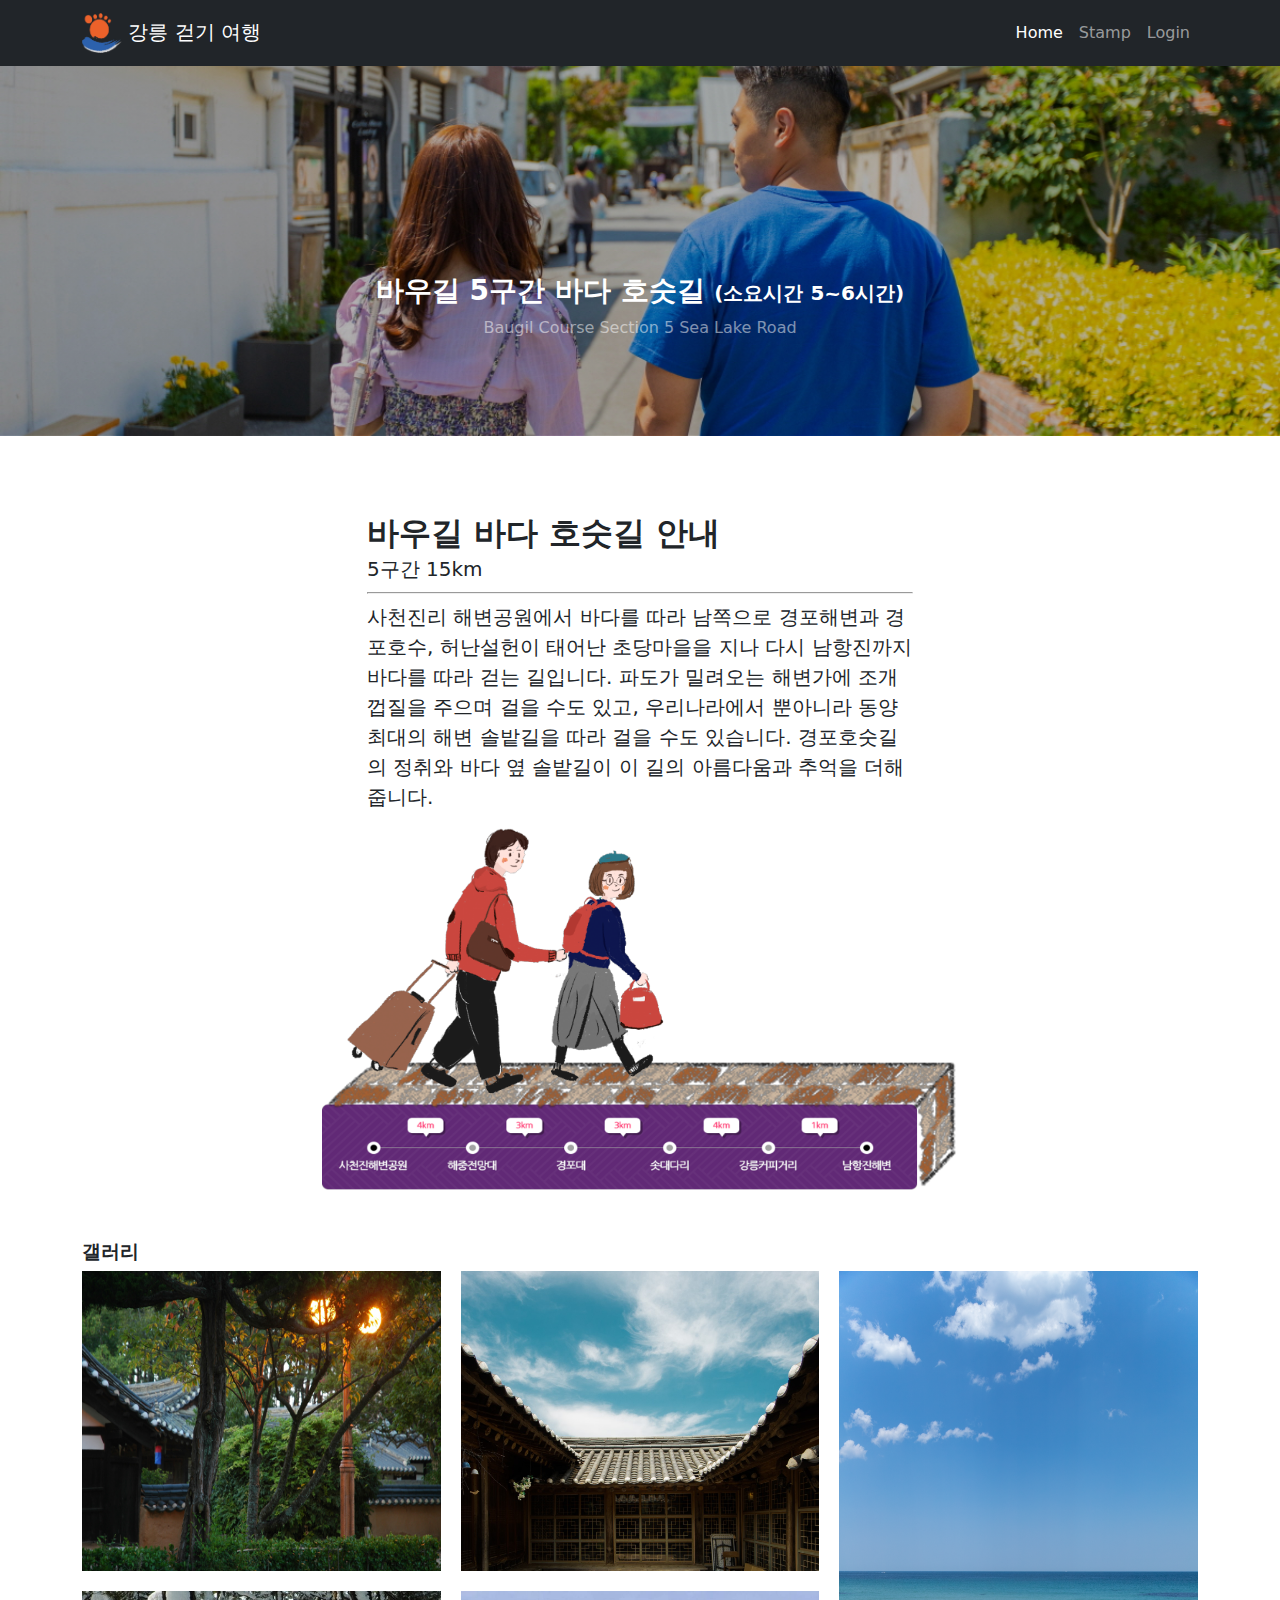
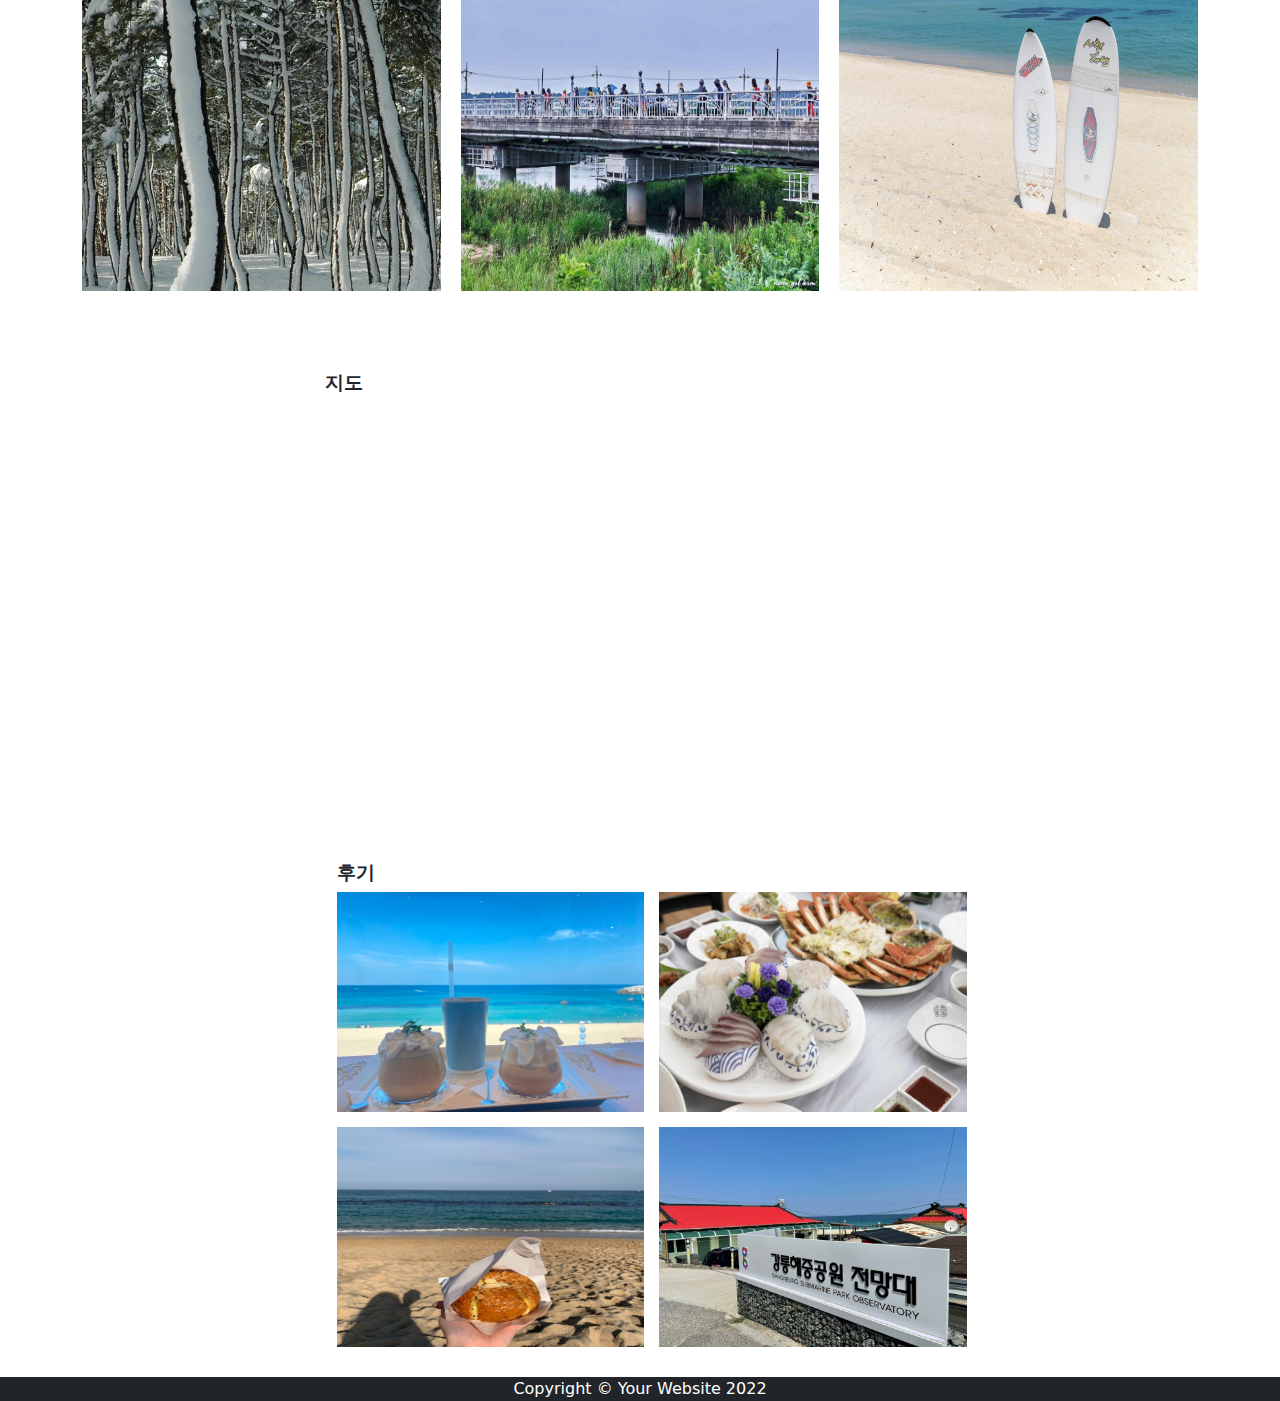
==== detail1.html @ 01a4afcd "first" ====
<!DOCTYPE html>
<html lang="en">
    <head>
        <meta charset="utf-8" />
        <meta name="viewport" content="width=device-width, initial-scale=1, shrink-to-fit=no" />
        <meta name="description" content="" />
        <meta name="author" content="" />
        <title>detail</title>
        <!-- Favicon-->
        <link rel="icon" type="image/x-icon" href="assets/favicon.ico" />
        <!-- Core theme CSS (includes Bootstrap)-->
        <link href="css/detail.css" rel="stylesheet" />
    </head>
    <body>
        <!-- Responsive navbar-->
        <nav id="con0" class="navbar navbar-expand-lg navbar-dark bg-dark">
            <div class="container">
                <a class="navbar-brand" href="#!">
                    <img alt="이미지" src="img/Logo.png" width="40px" height="40px">
                    강릉 걷기 여행
                </a>
                <button class="navbar-toggler" type="button" data-bs-toggle="collapse" data-bs-target="#navbarSupportedContent" aria-controls="navbarSupportedContent" aria-expanded="false" aria-label="Toggle navigation"><span class="navbar-toggler-icon"></span></button>
                <div class="collapse navbar-collapse" id="navbarSupportedContent">
                    <ul class="navbar-nav ms-auto mb-2 mb-lg-0">
                        <li class="nav-item"><a class="nav-link active" aria-current="page" href="index.html">Home</a></li>
                        <li class="nav-item"><a class="nav-link" href="#!">Stamp</a></li>
                        <li class="nav-item"><a class="nav-link" href="#!">Login</a></li>
                    </ul>
                </div>
            </div>
        </nav>

        <!--Header-->
        <header id="con1" class="py-4 bg-image-full">
            <div class="text-center my-5">
                <!-- <img class="img-fluid rounded-circle mb-4" src="https://dummyimage.com/150x150/6c757d/dee2e6.jpg" alt="..." /> 스탬프 이미지 고려 -->
                <h1 class="text-white fs-3 fw-bolder">바우길 5구간 바다 호숫길 <span>(소요시간 5~6시간)</span></h1>
                <p class="text-white-50 mb-0">Baugil Course Section 5 Sea Lake Road</p>
            </div>
        </header>
        
        <!--Content-->
        <section id="con2" class="py-5">
            <div class="container my-5">
                <div class="row justify-content-center">
                    <div class="col-lg-6">
                        <h2>바우길 바다 호숫길 안내</h2>
                        <p class="sub">5구간 15km</p>
                        <hr>
                        <p class="lead">사천진리 해변공원에서 바다를 따라 남쪽으로 경포해변과 경포호수, 허난설헌이 태어난 초당마을을 지나 다시 남항진까지 바다를 따라 걷는 길입니다. 파도가 밀려오는 해변가에 조개껍질을 주으며 걸을 수도 있고, 우리나라에서 뿐아니라 동양 최대의 해변 솔밭길을 따라 걸을 수도 있습니다. 경포호숫길의 정취와 바다 옆 솔밭길이 이 길의 아름다움과 추억을 더해줍니다.</p>
                    </div>
                    <div class="col-lg-7">
                        <img alt="이미지" src="img/content-bg1.png">
                    </div>
                </div>
            </div>
        </section>

        <!--Gallery-->
        <section id="con3">
            <div class="container my-5">
                <h3>갤러리</h3>
                <div class="Gallery">
                    <div class="item1"></div>
                    <div class="item2"></div>
                    <div class="item3"></div>
                    <div class="item4"></div>
                    <div class="item5"></div>
                </div>
            </div>
        </section>
        
        <!--map and review-->
        <section id="con4">
            <div class="container maps">
                <div class="maps-text">
                    <div class="google-map">
                        <h3>지도</h3>
                        <iframe src="https://www.google.com/maps/embed?pb=!1m18!1m12!1m3!1d12615.035608410266!2d128.93641236448988!3d37.772251038164555!2m3!1f0!2f0!3f0!3m2!1i1024!2i768!4f13.1!3m3!1m2!1s0x3561e7f4817cbb21%3A0x59e6884fec9358af!2z6rCV66aJ67CU7Jqw6ri4Neq1rOqwhA!5e0!3m2!1sko!2skr!4v1660315941922!5m2!1sko!2skr" width="600" height="450" style="border:0;" allowfullscreen="" loading="lazy" referrerpolicy="no-referrer-when-downgrade"></iframe>
                    </div>
                    <div>
                        <h3>후기</h3>
                        <div class="review">
                            <div class="item6 af">
                                <div class="top">안목카페 뤼미에르</div>
                                <div class="bottom">너무 예쁜 뤼미에르 후회안해요! 바다가 보여서 분위기도 짱!</div>
                            </div> 
                            <div class="item7 af">
                                <div class="top" >경포대 한미횟집</div>
                                <div class="bottom">회와 대게세트 먹었는데 배부르게 먹었어요~^^ 주차장도 앞에있어서 주차하기 좋아요~ </div>
                            </div>
                            <div class="item8 af">
                                <div class="top" >팡파미유</div>
                                <div class="bottom">중앙시장은 품절될까봐 여기서 먹었는데 다행히 육쪽마늘빵 먹을수있었어요. 마늘향이 정말 강한데 안에 크림치즈와 크림이 들어있어서 중화되고 달달 알싸허게 맛있어요 </div>
                            </div>
                            <div class="item9 af">
                                <div class="top" >강릉해중공원 전망대</div>
                                <div class="bottom">다양한 볼거리가 있었고 강아지와 산책이 좋았습니다~</div>
                            </div>
                        </div>
                    </div>
                </div>
            </div>
        </section>
        <!-- </section> -->
        
        <!-- Footer-->
        <footer class="py-5 bg-dark">
            <div class="container"><p class="m-0 text-center text-white">Copyright &copy; Your Website 2022</p></div>
        </footer>
        
        <!-- Bootstrap core JS-->
        <script src="https://cdn.jsdelivr.net/npm/bootstrap@5.1.3/dist/js/bootstrap.bundle.min.js"></script>
        <!-- Core theme JS-->
        <script src="js/detail.js"></script>
    </body>
</html>
---- css/detail.css ----
@charset "UTF-8";

/*header*/
#con1 { background-image: linear-gradient( rgba(0, 0, 0, 0.3), rgba(0, 0, 0, 0.3) ),url(../img/background1.jpg); padding-top: 10rem !important; padding-bottom: 3rem !important; max-height: 500px; }
#con1 .text-white span{ font-size: 20px;}

/*Content*/
#con2 {padding-top: 30px;}
#con2 .container img { margin-top: 3%; margin-bottom: 7%; width: 660px; }
#con2 .container .row .col-lg-6 h2 { font-weight: bold; margin-bottom: 2px; }
#con2 .container .row .col-lg-6 .sub { font-size: 20px; margin-bottom: 5px; border: 1px color= black;}
#con2 .container .row .course-img { font-size: 20px;}
#con2 .container .row .col-lg-7 { max-width: 660px; }
#con2 .container .row .col-lg-7 img { max-width: 660px; width: 100%; margin: 0;}

/*Gallery*/
#con3 h3 { margin-bottom: 5px;}
#con3 .Gallery { display: grid; grid-template-columns: 1fr; grid-template-rows: repeat(4, 200px); gap: 20px;}
#con3 .Gallery .item1 { cursor: pointer; grid-column: 1/2; background-image: url(../img/Gallery1.jpg); background-size: 100% 100%; background-repeat: no-repeat; }
#con3 .Gallery .item2 { cursor: pointer; grid-column: 1/2; background-image: url(../img/Gallery2-1.jpg); background-size: 100% 100%;  background-repeat: no-repeat; }
#con3 .Gallery .item3 { cursor: pointer; grid-column: 1/2; background-image: url(../img/Gallery4.jpg); background-size: 100%;  background-repeat: no-repeat; }
#con3 .Gallery .item4 { cursor: pointer; grid-column: 1/2; background-image: url(../img/Gallery5.jpg); background-size: 100% 100%;  background-repeat: no-repeat; }
#con3 .Gallery .item5 {cursor: pointer;}

/*map and review*/
#con4 {padding: 30px; }
#con4 .maps { position: relative; margin: 0 auto; max-width: 1320px; width: 100%; }
#con4 .maps .maps-text { display: flex; flex-wrap: wrap; justify-content: center;}
#con4 .maps .maps-text > div { max-width: 630px; width: 100%; max-height: 500px; height: 100%; }
#con4 .maps .maps-text > div h3 { margin-top: 0; margin-bottom: 5px;}
#con4 .maps .maps-text > div iframe { max-width: 630px; width: 100%; }
#con4 .maps .maps-text > div:nth-child(2) { margin-left: 2%; }
#con4 .maps .maps-text .review { display: grid; grid-template-columns: 1fr; grid-template-rows: repeat(2,220px); gap: 15px; }
#con4 .maps .maps-text .review .item6 { background-image: url(../img/review1.jpg); background-size: 100% 100%; overflow: hidden; position: relative; }
#con4 .maps .maps-text .review .item7 { background-image: url(../img/review2.jpg); background-size: 100% 100%; overflow: hidden; position: relative; }
#con4 .maps .maps-text .review .item8 { background-image: url(../img/review3.jpg); background-size: 100% 100%; overflow: hidden; position: relative; display: none;}
#con4 .maps .maps-text .review .item9 { background-image: url(../img/review4.jpg); background-size: 100% 100%; overflow: hidden; position: relative; display: none;}

/*animation*/
#con4 .maps .maps-text .review .top{ position: absolute; z-index: 2; color: #fff; left: 25px; bottom: 150%; font-size: 26px; font-weight: 900px; transition: all .35s; }
#con4 .maps .maps-text .review .bottom{ position: absolute; z-index: 2; color: #fff; left: 25px; top: 150%; font-size: 14px; max-width: 250px; width: 100%; transition: all .5s }

#con4 .maps .maps-text .review .item6:hover .top { bottom: 55%; }
#con4 .maps .maps-text .review .item6:hover .bottom { top: 45%; }
#con4 .maps .maps-text .review .item7:hover .top { bottom: 55%; }
#con4 .maps .maps-text .review .item7:hover .bottom { top: 45%; }
#con4 .maps .maps-text .review .item8:hover .top { bottom: 55%; }
#con4 .maps .maps-text .review .item8:hover .bottom { top: 45%; }
#con4 .maps .maps-text .review .item9:hover .top { bottom: 55%; }
#con4 .maps .maps-text .review .item9:hover .bottom { top: 45%; }

#con4 .maps .maps-text .review .af::after { content: ''; display: block; position: relative; width: 100%; height: 220px; background: rgba(0, 0, 0, .5); z-index: 1; transition: all .35s; opacity: 0;}
#con4 .maps .maps-text .review:hover .af::after { opacity: 1; }





@media (min-width: 576px) {
   .container {
    max-width: 540px;
  }
  #con3 .Gallery { display: grid; grid-template-columns: 1fr; grid-template-rows: repeat(4, 300px); gap: 20px;}
  #con4 .maps .maps-text .review { display: grid; grid-template-columns: repeat(2, 2fr); grid-template-rows: repeat(2, 220px); gap: 15px; }
  #con4 .maps .maps-text .review .item8 { display: block;}
  #con4 .maps .maps-text .review .item9 { display: block;}
}
@media (min-width: 768px) {
   .container {
    max-width: 720px;
  }
  #con3 .Gallery { display: grid; grid-template-columns: 1fr 1fr; grid-template-rows: repeat(3, 200px); gap: 20px;}
  #con3 .Gallery .item1 { grid-column: 1/2; background-image: url(../img/Gallery1.jpg); background-size: 100% 100%; background-repeat: no-repeat; }
  #con3 .Gallery .item2 { grid-column: 2/3; background-image: url(../img/Gallery2-1.jpg); background-size: 100% 100%;  background-repeat: no-repeat; }
  #con3 .Gallery .item3 { grid-column: 2/3; grid-row: 2/4; background-image: url(../img/Gallery3.jpg); background-size: 100% 100%;  background-repeat: no-repeat; }
  #con3 .Gallery .item4 { grid-column: 1/2; background-image: url(../img/Gallery4.jpg); background-size: 100%;  background-repeat: no-repeat; }
  #con3 .Gallery .item5 { grid-column: 1/2; background-image: url(../img/Gallery5.jpg); background-size: 100% 100%;  background-repeat: no-repeat; }

}
@media (min-width: 992px) {
   .container {
    max-width: 960px;
  }
  #con3 .Gallery { display: grid; grid-template-columns: repeat(2, 2fr); grid-template-rows: repeat(3, 300px); gap: 20px;}
  #con3 .Gallery .item1 { grid-column: 1/2; background-image: url(../img/Gallery1.jpg); background-size: 100% 100%; background-repeat: no-repeat; }
  #con3 .Gallery .item2 { grid-column: 2/3; background-image: url(../img/Gallery2-1.jpg); background-size: 100% 100%;  background-repeat: no-repeat; }
  #con3 .Gallery .item3 { grid-column: 2/3; grid-row: 2/4; background-image: url(../img/Gallery3.jpg); background-size: 100% 100%;  background-repeat: no-repeat; }
  #con3 .Gallery .item4 { grid-column: 1/2; background-image: url(../img/Gallery4.jpg); background-size: 100%;  background-repeat: no-repeat; }
  #con3 .Gallery .item5 { grid-column: 1/2; background-image: url(../img/Gallery5.jpg); background-size: 100% 100%;  background-repeat: no-repeat; }
}
@media (min-width: 1200px) {
   .container {
    max-width: 1140px;
  }
  #con3 .Gallery { display: grid; grid-template-columns: repeat(3, 3fr); grid-template-rows: repeat(2, 300px); gap: 20px;}
  #con3 .Gallery .item1 { grid-column: 1/2; background-image: url(../img/Gallery1.jpg); background-size: 100% 100%; background-repeat: no-repeat; }
  #con3 .Gallery .item2 { grid-column: 2/3; background-image: url(../img/Gallery2.jpg); background-size: 100%;  background-repeat: no-repeat; }
  #con3 .Gallery .item3 { grid-column: 3/4; grid-row: 1/3; background-image: url(../img/Gallery3.jpg); background-size: 100% 100%;  background-repeat: no-repeat; }
  #con3 .Gallery .item4 { grid-column: 1/2; background-image: url(../img/Gallery4.jpg); background-size: 100%;  background-repeat: no-repeat; }
  #con3 .Gallery .item5 { grid-column: 2/3; background-image: url(../img/Gallery5.jpg); background-size: 100% 100%;  background-repeat: no-repeat; }
}
@media (min-width: 1400px) {
   .container {
    max-width: 1320px;
  }
  #con1 { height: 500px; }
  #con3 .Gallery { display: grid; grid-template-columns: repeat(5, 5fr); grid-template-rows: repeat(2, 300px); gap: 20px;}
  #con3 .Gallery .item1 { grid-column: 1/3; background-image: url(../img/Gallery1.jpg); background-size: 100% 100%; background-repeat: no-repeat; }
  #con3 .Gallery .item2 { grid-column: 3/4; background-image: url(../img/Gallery2.jpg); background-size: 100%;  background-repeat: no-repeat; }
  #con3 .Gallery .item3 { grid-column: 4/6; grid-row: 1/3; background-image: url(../img/Gallery3.jpg); background-size: 100% 100%;  background-repeat: no-repeat; }
  #con3 .Gallery .item4 { grid-column: 1/2; background-image: url(../img/Gallery4.jpg); background-size: 100%;  background-repeat: no-repeat; }
  #con3 .Gallery .item5 { grid-column: 2/4; background-image: url(../img/Gallery5.jpg); background-size: 100% 100%;  background-repeat: no-repeat; }
}






















:root {
  --bs-blue: #0d6efd;
  --bs-indigo: #6610f2;
  --bs-purple: #6f42c1;
  --bs-pink: #d63384;
  --bs-red: #dc3545;
  --bs-orange: #fd7e14;
  --bs-yellow: #ffc107;
  --bs-green: #198754;
  --bs-teal: #20c997;
  --bs-cyan: #0dcaf0;
  --bs-white: #fff;
  --bs-gray: #6c757d;
  --bs-gray-dark: #343a40;
  --bs-gray-100: #f8f9fa;
  --bs-gray-200: #e9ecef;
  --bs-gray-300: #dee2e6;
  --bs-gray-400: #ced4da;
  --bs-gray-500: #adb5bd;
  --bs-gray-600: #6c757d;
  --bs-gray-700: #495057;
  --bs-gray-800: #343a40;
  --bs-gray-900: #212529;
  --bs-primary: #0d6efd;
  --bs-secondary: #6c757d;
  --bs-success: #198754;
  --bs-info: #0dcaf0;
  --bs-warning: #ffc107;
  --bs-danger: #dc3545;
  --bs-light: #f8f9fa;
  --bs-dark: #212529;
  --bs-primary-rgb: 13, 110, 253;
  --bs-secondary-rgb: 108, 117, 125;
  --bs-success-rgb: 25, 135, 84;
  --bs-info-rgb: 13, 202, 240;
  --bs-warning-rgb: 255, 193, 7;
  --bs-danger-rgb: 220, 53, 69;
  --bs-light-rgb: 248, 249, 250;
  --bs-dark-rgb: 33, 37, 41;
  --bs-white-rgb: 255, 255, 255;
  --bs-black-rgb: 0, 0, 0;
  --bs-body-color-rgb: 33, 37, 41;
  --bs-body-bg-rgb: 255, 255, 255;
  --bs-font-sans-serif: system-ui, -apple-system, "Segoe UI", Roboto, "Helvetica Neue", Arial, "Noto Sans", "Liberation Sans", sans-serif, "Apple Color Emoji", "Segoe UI Emoji", "Segoe UI Symbol", "Noto Color Emoji";
  --bs-font-monospace: SFMono-Regular, Menlo, Monaco, Consolas, "Liberation Mono", "Courier New", monospace;
  --bs-gradient: linear-gradient(180deg, rgba(255, 255, 255, 0.15), rgba(255, 255, 255, 0));
  --bs-body-font-family: var(--bs-font-sans-serif);
  --bs-body-font-size: 1rem;
  --bs-body-font-weight: 400;
  --bs-body-line-height: 1.5;
  --bs-body-color: #212529;
  --bs-body-bg: #fff;
}

*,
*::before,
*::after {
  box-sizing: border-box;
}

@media (prefers-reduced-motion: no-preference) {
  :root {
    scroll-behavior: smooth;
  }
}

body {
  margin: 0;
  font-family: var(--bs-body-font-family);
  font-size: var(--bs-body-font-size);
  font-weight: var(--bs-body-font-weight);
  line-height: var(--bs-body-line-height);
  color: var(--bs-body-color);
  text-align: var(--bs-body-text-align);
  background-color: var(--bs-body-bg);
  -webkit-text-size-adjust: 100%;
  -webkit-tap-highlight-color: rgba(0, 0, 0, 0);
}

 h2, .h2, h1, .h1 {
  margin-top: 0;
  margin-bottom: 0.5rem;
  font-weight: 500;
  line-height: 1.2;
}

h1, .h1 {
  font-size: calc(1.375rem + 1.5vw);
}
@media (min-width: 1200px) {
  h1, .h1 {
    font-size: 2.5rem;
  }
}

h2, .h2 {
  font-size: calc(1.325rem + 0.9vw);
}
@media (min-width: 1200px) {
  h2, .h2 {
    font-size: 2rem;
  }
}

p {
  margin-top: 0;
  margin-bottom: 1rem;
}

ul {
  padding-left: 2rem;
}

ul {
  margin-top: 0;
  margin-bottom: 1rem;
}

ul ul {
  margin-bottom: 0;
}

a {
  color: #0d6efd;
  text-decoration: underline;
}
a:hover {
  color: #0a58ca;
}

a:not([href]):not([class]), a:not([href]):not([class]):hover {
  color: inherit;
  text-decoration: none;
}

img {
  vertical-align: middle;
}

button {
  border-radius: 0;
}

button:focus:not(:focus-visible) {
  outline: 0;
}


button {
  margin: 0;
  font-family: inherit;
  font-size: inherit;
  line-height: inherit;
}

button {
  text-transform: none;
}

button,
[type=button] {
  -webkit-appearance: button;
}
button:not(:disabled),
[type=button]:not(:disabled) {
  cursor: pointer;
}

::-moz-focus-inner {
  padding: 0;
  border-style: none;
}

::-webkit-datetime-edit-fields-wrapper,
::-webkit-datetime-edit-text,
::-webkit-datetime-edit-minute,
::-webkit-datetime-edit-hour-field,
::-webkit-datetime-edit-day-field,
::-webkit-datetime-edit-month-field,
::-webkit-datetime-edit-year-field {
  padding: 0;
}

::-webkit-inner-spin-button {
  height: auto;
}

::-webkit-search-decoration {
  -webkit-appearance: none;
}

::-webkit-color-swatch-wrapper {
  padding: 0;
}

::-webkit-file-upload-button {
  font: inherit;
}

::file-selector-button {
  font: inherit;
}

::-webkit-file-upload-button {
  font: inherit;
  -webkit-appearance: button;
}

.lead {
  font-size: 1.25rem;
  font-weight: 300;
}

.img-fluid {
  max-width: 100%;
  height: auto;
}

.container {
  width: 100%;
  padding-right: var(--bs-gutter-x, 0.75rem);
  padding-left: var(--bs-gutter-x, 0.75rem);
  margin-right: auto;
  margin-left: auto;
}

.row {
  --bs-gutter-x: 1.5rem;
  --bs-gutter-y: 0;
  display: flex;
  flex-wrap: wrap;
  margin-top: calc(-1 * var(--bs-gutter-y));
  margin-right: calc(-0.5 * var(--bs-gutter-x));
  margin-left: calc(-0.5 * var(--bs-gutter-x));
}
.row > * {
  flex-shrink: 0;
  width: 100%;
  max-width: 100%;
  padding-right: calc(var(--bs-gutter-x) * 0.5);
  padding-left: calc(var(--bs-gutter-x) * 0.5);
  margin-top: var(--bs-gutter-y);
}
@media (min-width: 992px) {

  .col-lg-6 {
    flex: 0 0 auto;
    width: 50%;
  }
}

.collapse:not(.show) {
  display: none;
}

.nav {
  display: flex;
  flex-wrap: wrap;
  padding-left: 0;
  margin-bottom: 0;
  list-style: none;
}

.nav-link {
  display: block;
  padding: 0.5rem 1rem;
  color: #0d6efd;
  text-decoration: none;
  transition: color 0.15s ease-in-out, background-color 0.15s ease-in-out, border-color 0.15s ease-in-out;
}
@media (prefers-reduced-motion: reduce) {
  .nav-link {
    transition: none;
  }
}
.nav-link:hover, .nav-link:focus {
  color: #0a58ca;
}

.navbar {
  position: relative;
  display: flex;
  flex-wrap: wrap;
  align-items: center;
  justify-content: space-between;
  padding-top: 0.5rem;
  padding-bottom: 0.5rem;
}
.navbar > .container {
  display: flex;
  flex-wrap: inherit;
  align-items: center;
  justify-content: space-between;
}
.navbar-brand {
  padding-top: 0.3125rem;
  padding-bottom: 0.3125rem;
  margin-right: 1rem;
  font-size: 1.25rem;
  text-decoration: none;
  white-space: nowrap;
}
.navbar-nav {
  display: flex;
  flex-direction: column;
  padding-left: 0;
  margin-bottom: 0;
  list-style: none;
}
.navbar-nav .nav-link {
  padding-right: 0;
  padding-left: 0;
}

.navbar-collapse {
  flex-basis: 100%;
  flex-grow: 1;
  align-items: center;
}

.navbar-toggler {
  padding: 0.25rem 0.75rem;
  font-size: 1.25rem;
  line-height: 1;
  background-color: transparent;
  border: 1px solid transparent;
  border-radius: 0.25rem;
  transition: box-shadow 0.15s ease-in-out;
}
@media (prefers-reduced-motion: reduce) {
  .navbar-toggler {
    transition: none;
  }
}
.navbar-toggler:hover {
  text-decoration: none;
}
.navbar-toggler:focus {
  text-decoration: none;
  outline: 0;
  box-shadow: 0 0 0 0.25rem;
}

.navbar-toggler-icon {
  display: inline-block;
  width: 1.5em;
  height: 1.5em;
  vertical-align: middle;
  background-repeat: no-repeat;
  background-position: center;
  background-size: 100%;
}
@media (min-width: 992px) {
  .navbar-expand-lg {
    flex-wrap: nowrap;
    justify-content: flex-start;
  }
  .navbar-expand-lg .navbar-nav {
    flex-direction: row;
  }
  .navbar-expand-lg .navbar-nav .nav-link {
    padding-right: 0.5rem;
    padding-left: 0.5rem;
  }
  .navbar-expand-lg .navbar-collapse {
    display: flex !important;
    flex-basis: auto;
  }
  .navbar-expand-lg .navbar-toggler {
    display: none;
  }
}

.navbar-dark .navbar-brand {
  color: #fff;
}
.navbar-dark .navbar-brand:hover, .navbar-dark .navbar-brand:focus {
  color: #fff;
}
.navbar-dark .navbar-nav .nav-link {
  color: rgba(255, 255, 255, 0.55);
}
.navbar-dark .navbar-nav .nav-link:hover, .navbar-dark .navbar-nav .nav-link:focus {
  color: rgba(255, 255, 255, 0.75);
}

.navbar-dark .navbar-nav .nav-link.active {
  color: #fff;
}
.navbar-dark .navbar-toggler {
  color: rgba(255, 255, 255, 0.55);
  border-color: rgba(255, 255, 255, 0.1);
}
.navbar-dark .navbar-toggler-icon {
  background-image: url("data:image/svg+xml,%3csvg xmlns='http://www.w3.org/2000/svg' viewBox='0 0 30 30'%3e%3cpath stroke='rgba%28255, 255, 255, 0.55%29' stroke-linecap='round' stroke-miterlimit='10' stroke-width='2' d='M4 7h22M4 15h22M4 23h22'/%3e%3c/svg%3e");
}

@-webkit-keyframes progress-bar-stripes {
  0% {
    background-position-x: 1rem;
  }
}

@keyframes progress-bar-stripes {
  0% {
    background-position-x: 1rem;
  }
}

@-webkit-keyframes spinner-border {
  to {
    transform: rotate(360deg) /* rtl:ignore */;
  }
}

@keyframes spinner-border {
  to {
    transform: rotate(360deg) /* rtl:ignore */;
  }
}

@-webkit-keyframes spinner-grow {
  0% {
    transform: scale(0);
  }
  50% {
    opacity: 1;
    transform: none;
  }
}

@keyframes spinner-grow {
  0% {
    transform: scale(0);
  }
  50% {
    opacity: 1;
    transform: none;
  }
}

@-webkit-keyframes placeholder-glow {
  50% {
    opacity: 0.2;
  }
}

@keyframes placeholder-glow {
  50% {
    opacity: 0.2;
  }
}

@-webkit-keyframes placeholder-wave {
  100% {
    -webkit-mask-position: -200% 0%;
            mask-position: -200% 0%;
  }
}

@keyframes placeholder-wave {
  100% {
    -webkit-mask-position: -200% 0%;
            mask-position: -200% 0%;
  }
}

.justify-content-center {
  justify-content: center !important;
}

.m-0 {
  margin: 0 !important;
}

.my-5 {
  margin-top: 3rem !important;
  margin-bottom: 3rem !important;
}

.mb-0 {
  margin-bottom: 0 !important;
}

.mb-2 {
  margin-bottom: 0.5rem !important;
}

.mb-4 {
  margin-bottom: 1.5rem !important;
}

.ms-auto {
  margin-left: auto !important;
}

.fs-3 {
  font-size: calc(1.3rem + 0.6vw) !important;
}

.fw-bolder {
  font-weight: bolder !important;
}

.text-center {
  text-align: center !important;
  height: auto;
  backdrop-filter: none;
}

.text-white {
  --bs-text-opacity: 1;
  color: rgba(var(--bs-white-rgb), var(--bs-text-opacity)) !important;
}

.text-white-50 {
  --bs-text-opacity: 1;
  color: rgba(255, 255, 255, 0.5) !important;
}

.bg-dark {
  --bs-bg-opacity: 1;
  background-color: rgba(var(--bs-dark-rgb), var(--bs-bg-opacity)) !important;
}

.rounded-circle {
  border-radius: 50% !important;
}
@media (min-width: 992px) {

  .mb-lg-0 {
    margin-bottom: 0 !important;
  }
}
@media (min-width: 1200px) {

  .fs-3 {
    font-size: 1.75rem !important;
  }
}
.bg-image-full {
  background-repeat: no-repeat;
  background-attachment: scroll;
  background-position: center;
  background-size: 100% auto;
}
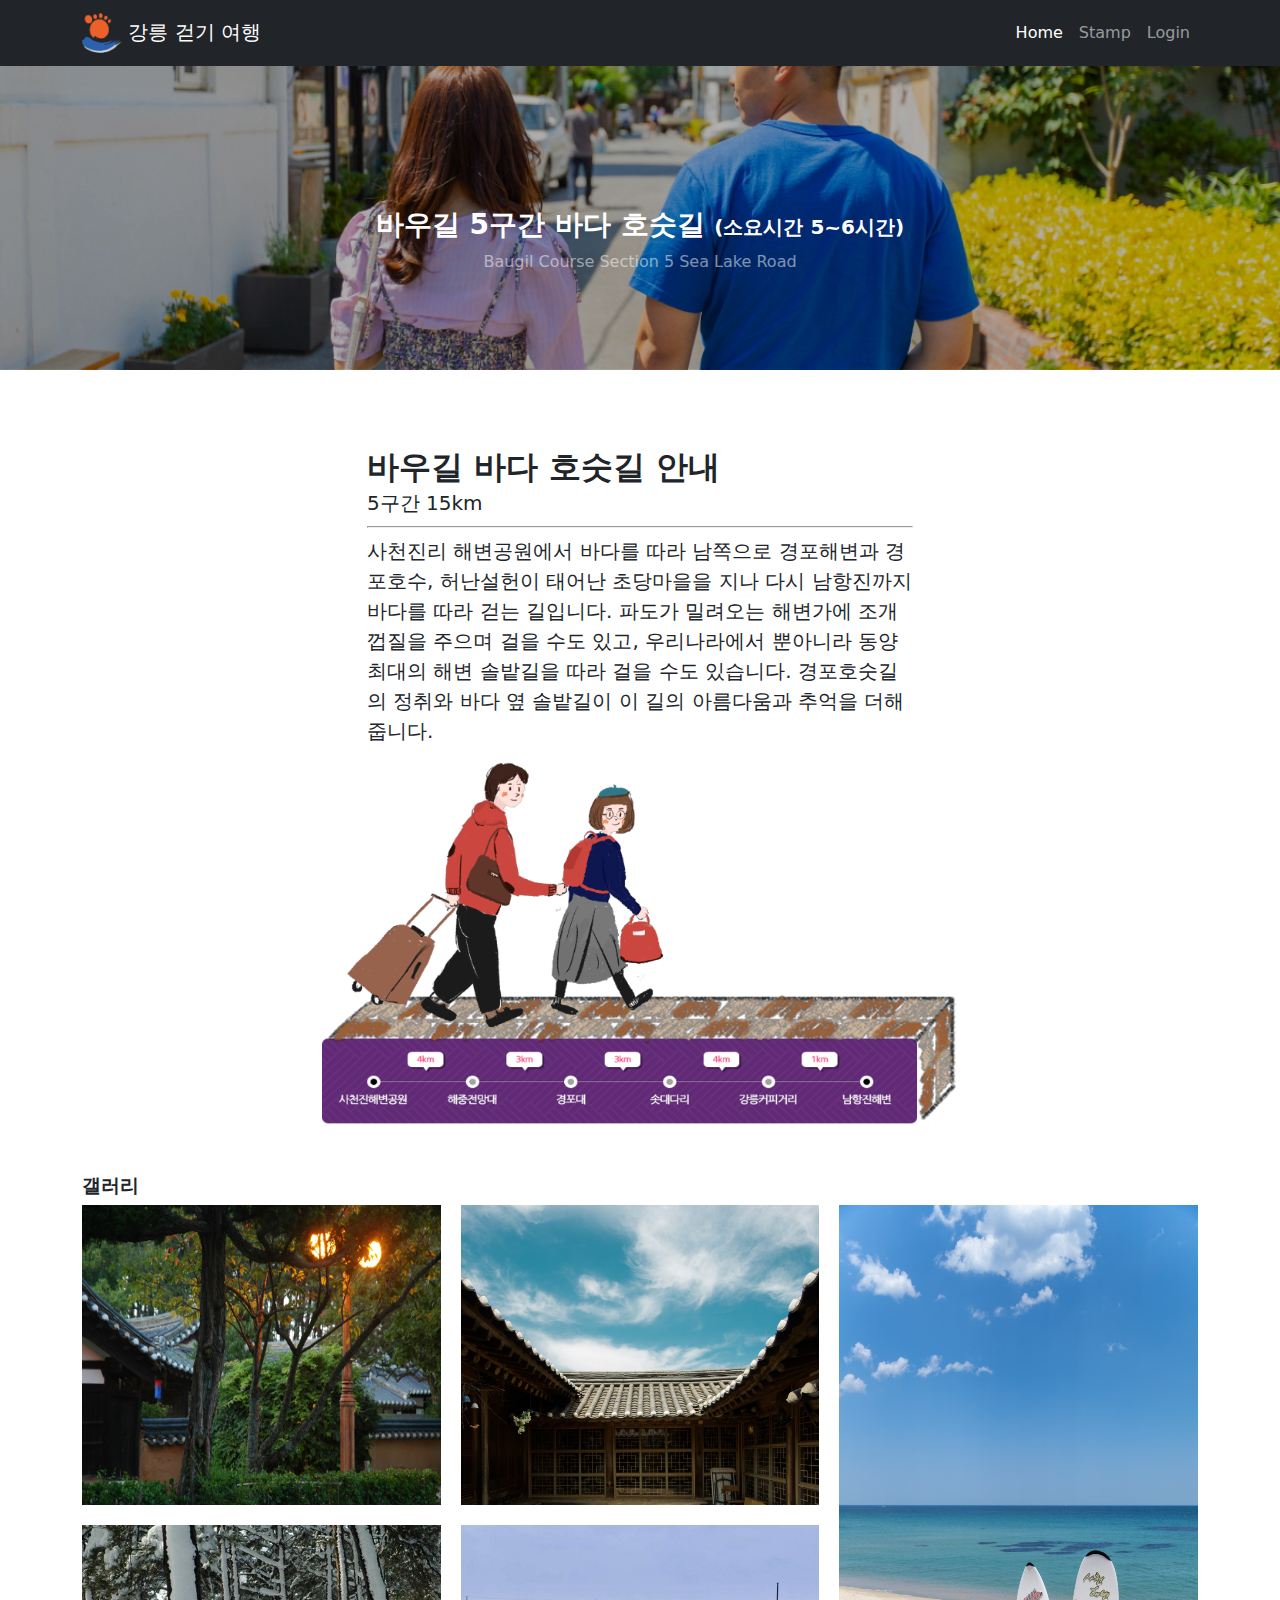
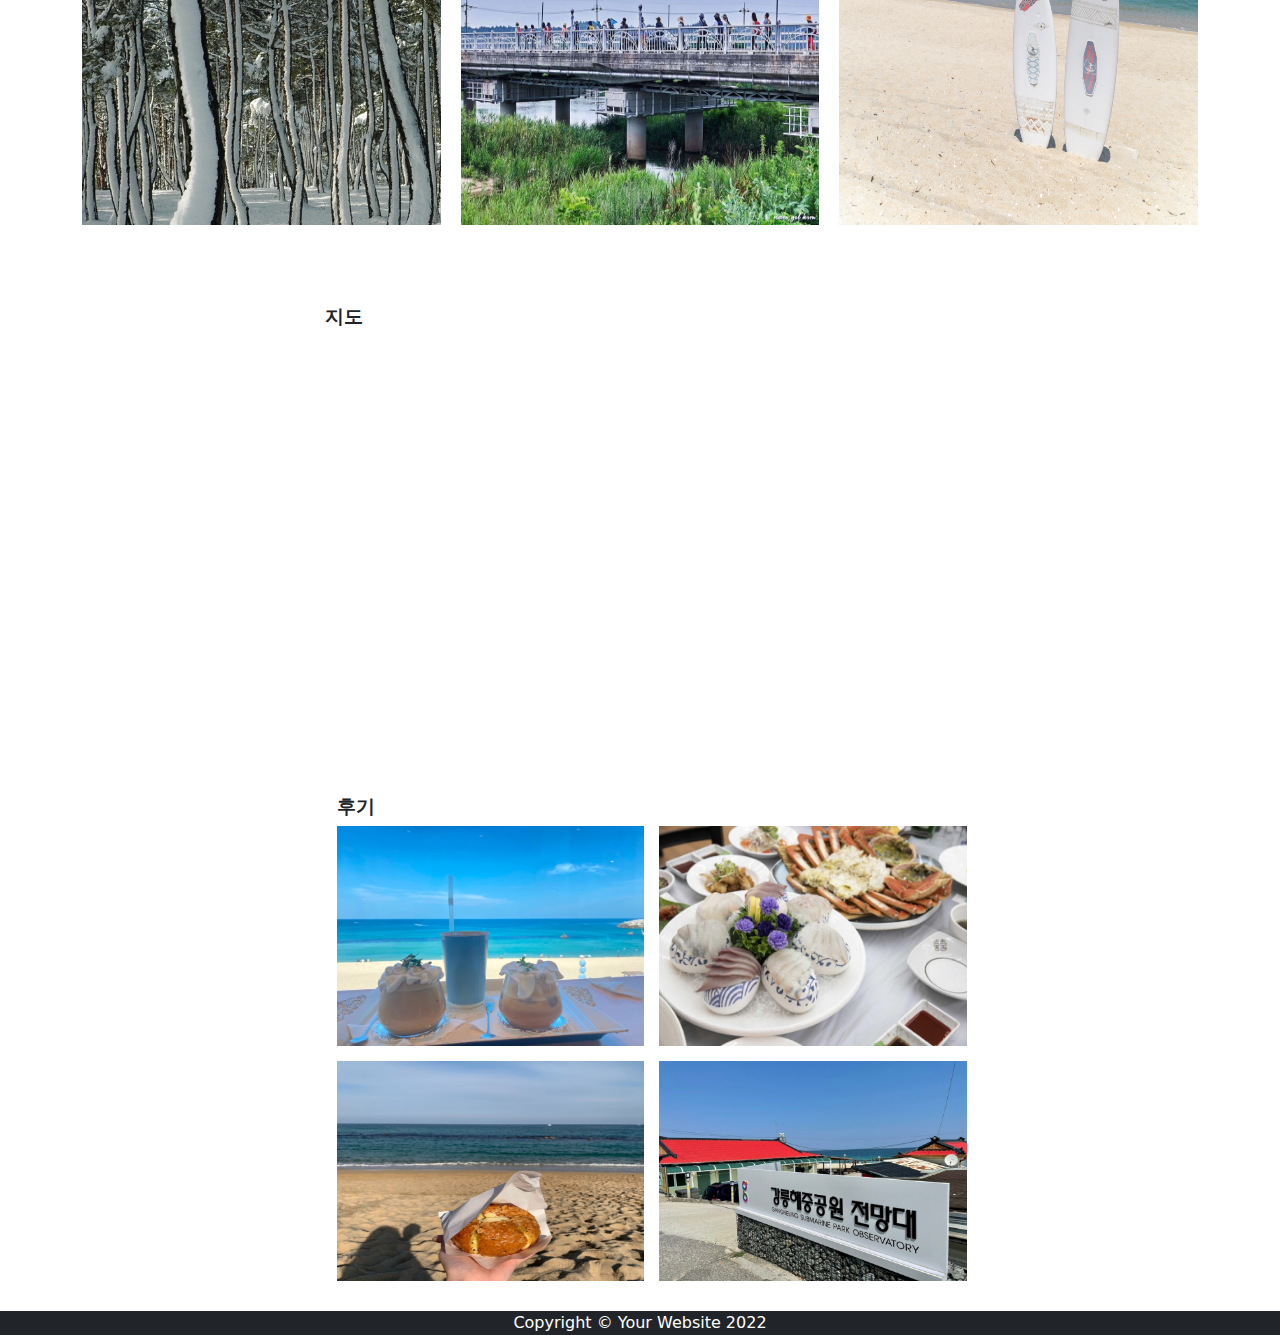
==== commit 5de60398: "8/24" ====
--- a/detail1.html
+++ b/detail1.html
@@ -23,8 +23,8 @@
                 <div class="collapse navbar-collapse" id="navbarSupportedContent">
                     <ul class="navbar-nav ms-auto mb-2 mb-lg-0">
                         <li class="nav-item"><a class="nav-link active" aria-current="page" href="index.html">Home</a></li>
-                        <li class="nav-item"><a class="nav-link" href="#!">Stamp</a></li>
-                        <li class="nav-item"><a class="nav-link" href="#!">Login</a></li>
+                        <li class="nav-item"><a class="nav-link" href="stamp.html">Stamp</a></li>
+                        <li class="nav-item"><a class="nav-link" href="signin.html">Login</a></li>
                     </ul>
                 </div>
             </div>
@@ -50,7 +50,7 @@
                         <p class="lead">사천진리 해변공원에서 바다를 따라 남쪽으로 경포해변과 경포호수, 허난설헌이 태어난 초당마을을 지나 다시 남항진까지 바다를 따라 걷는 길입니다. 파도가 밀려오는 해변가에 조개껍질을 주으며 걸을 수도 있고, 우리나라에서 뿐아니라 동양 최대의 해변 솔밭길을 따라 걸을 수도 있습니다. 경포호숫길의 정취와 바다 옆 솔밭길이 이 길의 아름다움과 추억을 더해줍니다.</p>
                     </div>
                     <div class="col-lg-7">
-                        <img alt="이미지" src="img/content-bg1.png">
+                        <img alt="이미지" src="img/detail1/content-bg1.png">
                     </div>
                 </div>
             </div>
--- a/css/detail.css
+++ b/css/detail.css
@@ -1,7 +1,10 @@
 @charset "UTF-8";
 
+/*navbar*/
+#con0 { position: fixed; width: 100%; z-index: 1; }
+
 /*header*/
-#con1 { background-image: linear-gradient( rgba(0, 0, 0, 0.3), rgba(0, 0, 0, 0.3) ),url(../img/background1.jpg); padding-top: 10rem !important; padding-bottom: 3rem !important; max-height: 500px; }
+#con1 { background-image: linear-gradient( rgba(0, 0, 0, 0.3), rgba(0, 0, 0, 0.3) ),url(../img/detail1/background1.jpg); padding-top: 10rem !important; padding-bottom: 3rem !important; max-height: 500px; }
 #con1 .text-white span{ font-size: 20px;}
 
 /*Content*/
@@ -16,10 +19,10 @@
 /*Gallery*/
 #con3 h3 { margin-bottom: 5px;}
 #con3 .Gallery { display: grid; grid-template-columns: 1fr; grid-template-rows: repeat(4, 200px); gap: 20px;}
-#con3 .Gallery .item1 { cursor: pointer; grid-column: 1/2; background-image: url(../img/Gallery1.jpg); background-size: 100% 100%; background-repeat: no-repeat; }
-#con3 .Gallery .item2 { cursor: pointer; grid-column: 1/2; background-image: url(../img/Gallery2-1.jpg); background-size: 100% 100%;  background-repeat: no-repeat; }
-#con3 .Gallery .item3 { cursor: pointer; grid-column: 1/2; background-image: url(../img/Gallery4.jpg); background-size: 100%;  background-repeat: no-repeat; }
-#con3 .Gallery .item4 { cursor: pointer; grid-column: 1/2; background-image: url(../img/Gallery5.jpg); background-size: 100% 100%;  background-repeat: no-repeat; }
+#con3 .Gallery .item1 { cursor: pointer; grid-column: 1/2; background-image: url(../img/detail1/Gallery1.jpg); background-size: 100% 100%; background-repeat: no-repeat; }
+#con3 .Gallery .item2 { cursor: pointer; grid-column: 1/2; background-image: url(../img/detail1/Gallery2-1.jpg); background-size: 100% 100%;  background-repeat: no-repeat; }
+#con3 .Gallery .item3 { cursor: pointer; grid-column: 1/2; background-image: url(../img/detail1/Gallery4.jpg); background-size: 100%;  background-repeat: no-repeat; }
+#con3 .Gallery .item4 { cursor: pointer; grid-column: 1/2; background-image: url(../img/detail1/Gallery5.jpg); background-size: 100% 100%;  background-repeat: no-repeat; }
 #con3 .Gallery .item5 {cursor: pointer;}
 
 /*map and review*/
@@ -31,10 +34,10 @@
 #con4 .maps .maps-text > div iframe { max-width: 630px; width: 100%; }
 #con4 .maps .maps-text > div:nth-child(2) { margin-left: 2%; }
 #con4 .maps .maps-text .review { display: grid; grid-template-columns: 1fr; grid-template-rows: repeat(2,220px); gap: 15px; }
-#con4 .maps .maps-text .review .item6 { background-image: url(../img/review1.jpg); background-size: 100% 100%; overflow: hidden; position: relative; }
-#con4 .maps .maps-text .review .item7 { background-image: url(../img/review2.jpg); background-size: 100% 100%; overflow: hidden; position: relative; }
-#con4 .maps .maps-text .review .item8 { background-image: url(../img/review3.jpg); background-size: 100% 100%; overflow: hidden; position: relative; display: none;}
-#con4 .maps .maps-text .review .item9 { background-image: url(../img/review4.jpg); background-size: 100% 100%; overflow: hidden; position: relative; display: none;}
+#con4 .maps .maps-text .review .item6 { background-image: url(../img/detail1/review1.jpg); background-size: 100% 100%; overflow: hidden; position: relative; }
+#con4 .maps .maps-text .review .item7 { background-image: url(../img/detail1/review2.jpg); background-size: 100% 100%; overflow: hidden; position: relative; }
+#con4 .maps .maps-text .review .item8 { background-image: url(../img/detail1/review3.jpg); background-size: 100% 100%; overflow: hidden; position: relative; display: none;}
+#con4 .maps .maps-text .review .item9 { background-image: url(../img/detail1/review4.jpg); background-size: 100% 100%; overflow: hidden; position: relative; display: none;}
 
 /*animation*/
 #con4 .maps .maps-text .review .top{ position: absolute; z-index: 2; color: #fff; left: 25px; bottom: 150%; font-size: 26px; font-weight: 900px; transition: all .35s; }
@@ -70,11 +73,11 @@
     max-width: 720px;
   }
   #con3 .Gallery { display: grid; grid-template-columns: 1fr 1fr; grid-template-rows: repeat(3, 200px); gap: 20px;}
-  #con3 .Gallery .item1 { grid-column: 1/2; background-image: url(../img/Gallery1.jpg); background-size: 100% 100%; background-repeat: no-repeat; }
-  #con3 .Gallery .item2 { grid-column: 2/3; background-image: url(../img/Gallery2-1.jpg); background-size: 100% 100%;  background-repeat: no-repeat; }
-  #con3 .Gallery .item3 { grid-column: 2/3; grid-row: 2/4; background-image: url(../img/Gallery3.jpg); background-size: 100% 100%;  background-repeat: no-repeat; }
-  #con3 .Gallery .item4 { grid-column: 1/2; background-image: url(../img/Gallery4.jpg); background-size: 100%;  background-repeat: no-repeat; }
-  #con3 .Gallery .item5 { grid-column: 1/2; background-image: url(../img/Gallery5.jpg); background-size: 100% 100%;  background-repeat: no-repeat; }
+  #con3 .Gallery .item1 { grid-column: 1/2; background-image: url(../img/detail1/Gallery1.jpg); background-size: 100% 100%; background-repeat: no-repeat; }
+  #con3 .Gallery .item2 { grid-column: 2/3; background-image: url(../img/detail1/Gallery2-1.jpg); background-size: 100% 100%;  background-repeat: no-repeat; }
+  #con3 .Gallery .item3 { grid-column: 2/3; grid-row: 2/4; background-image: url(../img/detail1/Gallery3.jpg); background-size: 100% 100%;  background-repeat: no-repeat; }
+  #con3 .Gallery .item4 { grid-column: 1/2; background-image: url(../img/detail1/Gallery4.jpg); background-size: 100%;  background-repeat: no-repeat; }
+  #con3 .Gallery .item5 { grid-column: 1/2; background-image: url(../img/detail1/Gallery5.jpg); background-size: 100% 100%;  background-repeat: no-repeat; }
 
 }
 @media (min-width: 992px) {
@@ -82,22 +85,22 @@
     max-width: 960px;
   }
   #con3 .Gallery { display: grid; grid-template-columns: repeat(2, 2fr); grid-template-rows: repeat(3, 300px); gap: 20px;}
-  #con3 .Gallery .item1 { grid-column: 1/2; background-image: url(../img/Gallery1.jpg); background-size: 100% 100%; background-repeat: no-repeat; }
-  #con3 .Gallery .item2 { grid-column: 2/3; background-image: url(../img/Gallery2-1.jpg); background-size: 100% 100%;  background-repeat: no-repeat; }
-  #con3 .Gallery .item3 { grid-column: 2/3; grid-row: 2/4; background-image: url(../img/Gallery3.jpg); background-size: 100% 100%;  background-repeat: no-repeat; }
-  #con3 .Gallery .item4 { grid-column: 1/2; background-image: url(../img/Gallery4.jpg); background-size: 100%;  background-repeat: no-repeat; }
-  #con3 .Gallery .item5 { grid-column: 1/2; background-image: url(../img/Gallery5.jpg); background-size: 100% 100%;  background-repeat: no-repeat; }
+  #con3 .Gallery .item1 { grid-column: 1/2; background-image: url(../img/detail1/Gallery1.jpg); background-size: 100% 100%; background-repeat: no-repeat; }
+  #con3 .Gallery .item2 { grid-column: 2/3; background-image: url(../img/detail1/Gallery2-1.jpg); background-size: 100% 100%;  background-repeat: no-repeat; }
+  #con3 .Gallery .item3 { grid-column: 2/3; grid-row: 2/4; background-image: url(../img/detail1/Gallery3.jpg); background-size: 100% 100%;  background-repeat: no-repeat; }
+  #con3 .Gallery .item4 { grid-column: 1/2; background-image: url(../img/detail1/Gallery4.jpg); background-size: 100%;  background-repeat: no-repeat; }
+  #con3 .Gallery .item5 { grid-column: 1/2; background-image: url(../img/detail1/Gallery5.jpg); background-size: 100% 100%;  background-repeat: no-repeat; }
 }
 @media (min-width: 1200px) {
    .container {
     max-width: 1140px;
   }
   #con3 .Gallery { display: grid; grid-template-columns: repeat(3, 3fr); grid-template-rows: repeat(2, 300px); gap: 20px;}
-  #con3 .Gallery .item1 { grid-column: 1/2; background-image: url(../img/Gallery1.jpg); background-size: 100% 100%; background-repeat: no-repeat; }
-  #con3 .Gallery .item2 { grid-column: 2/3; background-image: url(../img/Gallery2.jpg); background-size: 100%;  background-repeat: no-repeat; }
-  #con3 .Gallery .item3 { grid-column: 3/4; grid-row: 1/3; background-image: url(../img/Gallery3.jpg); background-size: 100% 100%;  background-repeat: no-repeat; }
-  #con3 .Gallery .item4 { grid-column: 1/2; background-image: url(../img/Gallery4.jpg); background-size: 100%;  background-repeat: no-repeat; }
-  #con3 .Gallery .item5 { grid-column: 2/3; background-image: url(../img/Gallery5.jpg); background-size: 100% 100%;  background-repeat: no-repeat; }
+  #con3 .Gallery .item1 { grid-column: 1/2; background-image: url(../img/detail1/Gallery1.jpg); background-size: 100% 100%; background-repeat: no-repeat; }
+  #con3 .Gallery .item2 { grid-column: 2/3; background-image: url(../img/detail1/Gallery2.jpg); background-size: 100%;  background-repeat: no-repeat; }
+  #con3 .Gallery .item3 { grid-column: 3/4; grid-row: 1/3; background-image: url(../img/detail1/Gallery3.jpg); background-size: 100% 100%;  background-repeat: no-repeat; }
+  #con3 .Gallery .item4 { grid-column: 1/2; background-image: url(../img/detail1/Gallery4.jpg); background-size: 100%;  background-repeat: no-repeat; }
+  #con3 .Gallery .item5 { grid-column: 2/3; background-image: url(../img/detail1/Gallery5.jpg); background-size: 100% 100%;  background-repeat: no-repeat; }
 }
 @media (min-width: 1400px) {
    .container {
@@ -105,11 +108,11 @@
   }
   #con1 { height: 500px; }
   #con3 .Gallery { display: grid; grid-template-columns: repeat(5, 5fr); grid-template-rows: repeat(2, 300px); gap: 20px;}
-  #con3 .Gallery .item1 { grid-column: 1/3; background-image: url(../img/Gallery1.jpg); background-size: 100% 100%; background-repeat: no-repeat; }
-  #con3 .Gallery .item2 { grid-column: 3/4; background-image: url(../img/Gallery2.jpg); background-size: 100%;  background-repeat: no-repeat; }
-  #con3 .Gallery .item3 { grid-column: 4/6; grid-row: 1/3; background-image: url(../img/Gallery3.jpg); background-size: 100% 100%;  background-repeat: no-repeat; }
-  #con3 .Gallery .item4 { grid-column: 1/2; background-image: url(../img/Gallery4.jpg); background-size: 100%;  background-repeat: no-repeat; }
-  #con3 .Gallery .item5 { grid-column: 2/4; background-image: url(../img/Gallery5.jpg); background-size: 100% 100%;  background-repeat: no-repeat; }
+  #con3 .Gallery .item1 { grid-column: 1/3; background-image: url(../img/detail1/Gallery1.jpg); background-size: 100% 100%; background-repeat: no-repeat; }
+  #con3 .Gallery .item2 { grid-column: 3/4; background-image: url(../img/detail1/Gallery2.jpg); background-size: 100%;  background-repeat: no-repeat; }
+  #con3 .Gallery .item3 { grid-column: 4/6; grid-row: 1/3; background-image: url(../img/detail1/Gallery3.jpg); background-size: 100% 100%;  background-repeat: no-repeat; }
+  #con3 .Gallery .item4 { grid-column: 1/2; background-image: url(../img/detail1/Gallery4.jpg); background-size: 100%;  background-repeat: no-repeat; }
+  #con3 .Gallery .item5 { grid-column: 2/4; background-image: url(../img/detail1/Gallery5.jpg); background-size: 100% 100%;  background-repeat: no-repeat; }
 }
 
 
